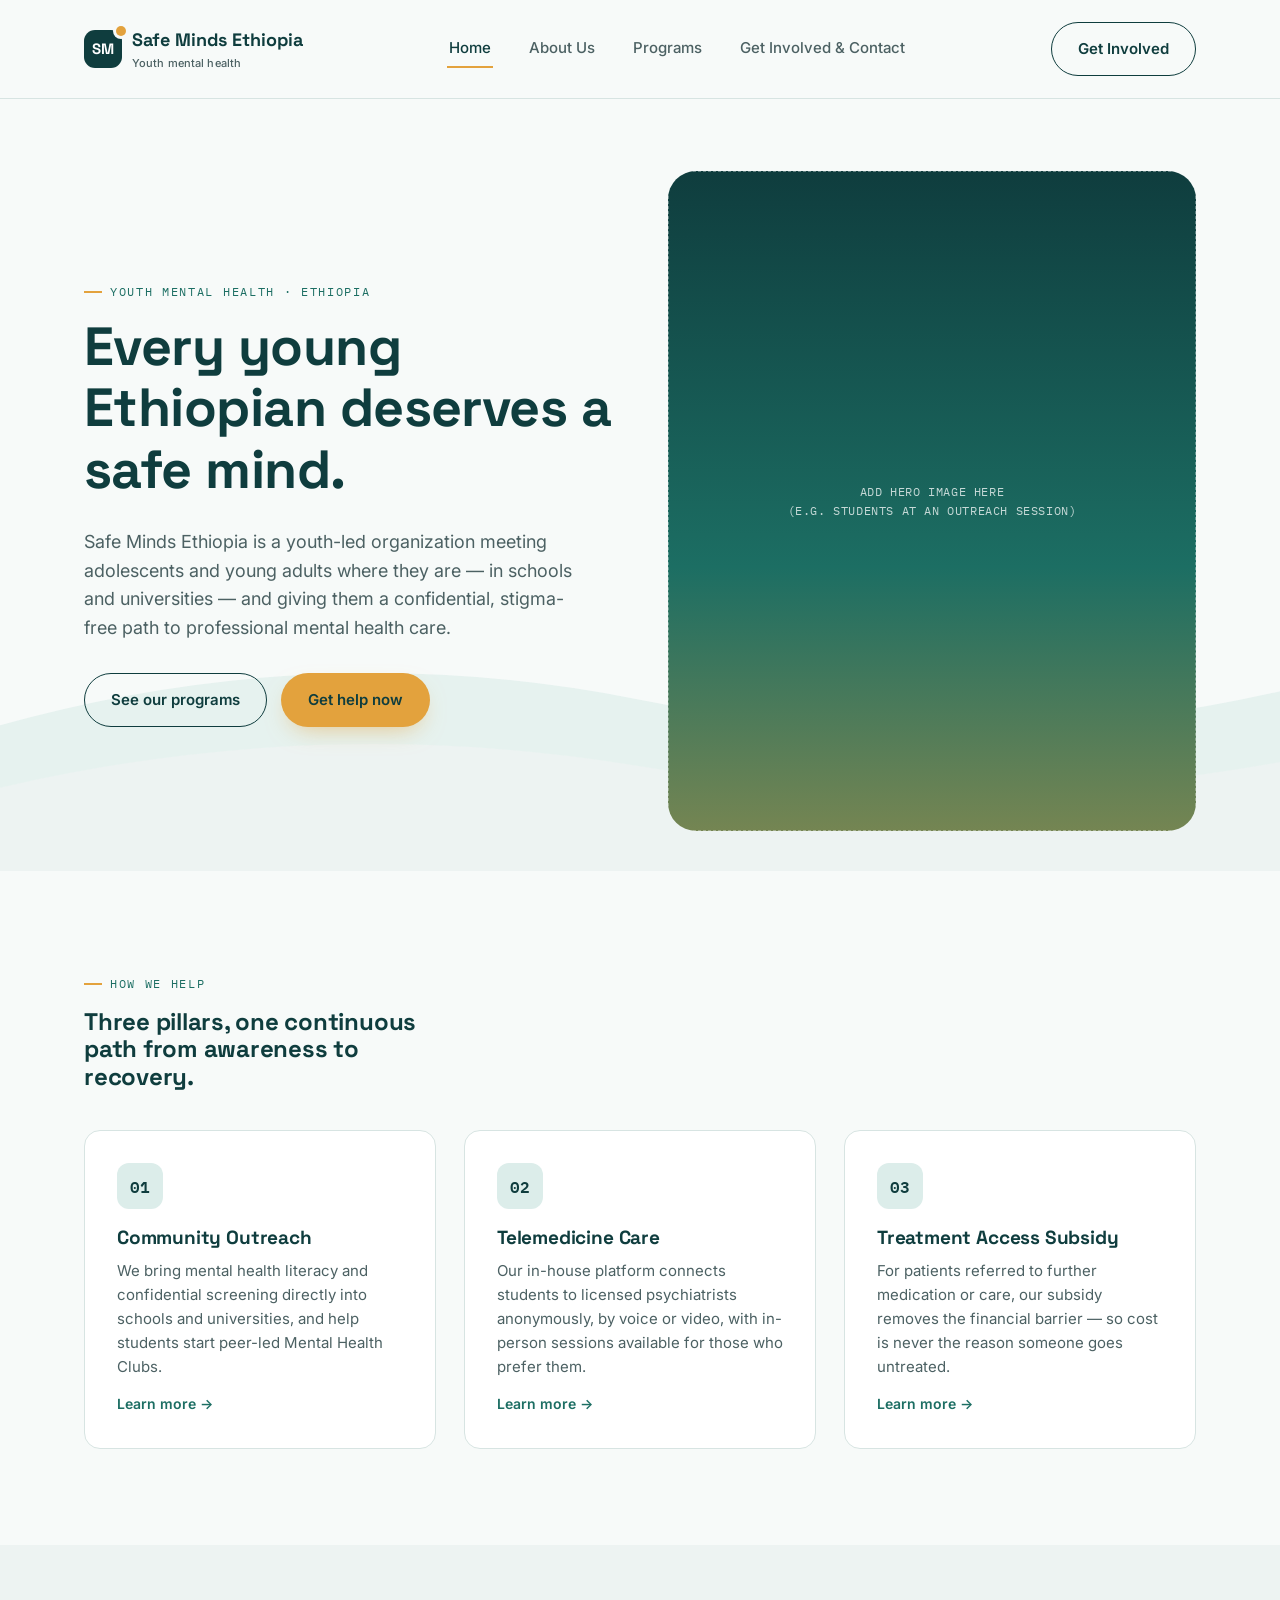
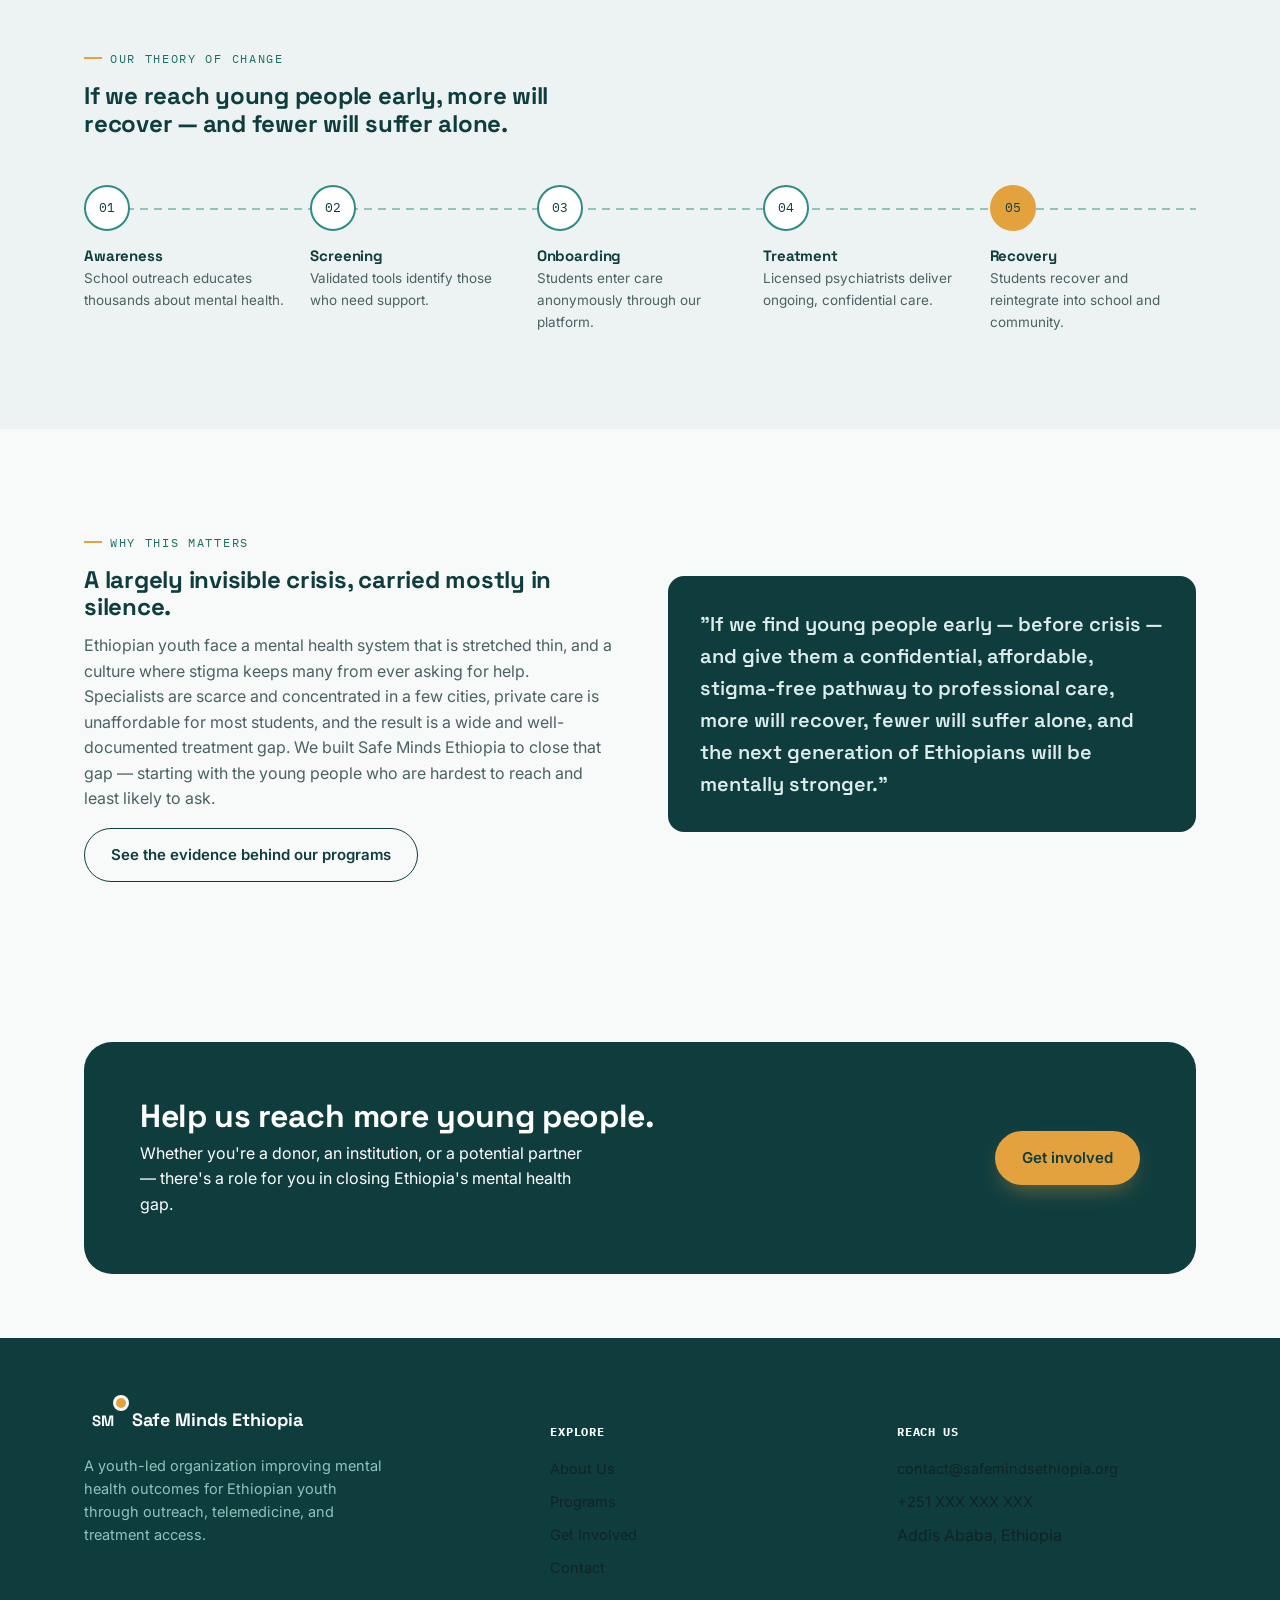
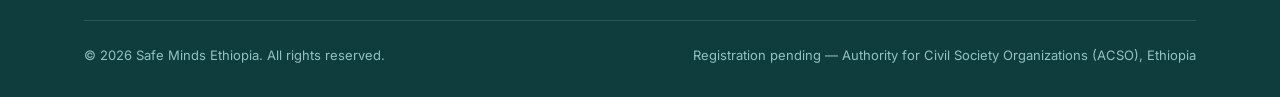
==== index.html @ f4bf12f1 "Add main JavaScript functionality, programs HTML page, and styles for Safe Minds Ethiopia site - Imp" ====
<!DOCTYPE html>
<html lang="en">
<head>
<meta charset="UTF-8">
<meta name="viewport" content="width=device-width, initial-scale=1.0">
<title>Safe Minds Ethiopia — Every Young Ethiopian Deserves a Safe Mind</title>
<meta name="description" content="Safe Minds Ethiopia is a youth-led organization improving mental health outcomes for Ethiopian youth through school outreach, confidential telemedicine, and a treatment access subsidy.">
<link rel="stylesheet" href="styles.css">
</head>
<body>

<!-- ============ HEADER ============ -->
<header class="site-header">
  <div class="wrap nav">
    <a href="index.html" class="logo">
      <span class="logo-mark">SM</span>
      <span class="logo-word">Safe Minds Ethiopia<small>Youth mental health</small></span>
    </a>
    <nav class="nav-links" id="nav-links">
      <a href="index.html" data-page="index.html" class="is-active">Home</a>
      <a href="about.html" data-page="about.html">About Us</a>
      <a href="programs.html" data-page="programs.html">Programs</a>
      <a href="get-involved.html" data-page="get-involved.html">Get Involved &amp; Contact</a>
    </nav>
    <div class="nav-cta">
      <a href="get-involved.html" class="btn btn-outline">Get Involved</a>
      <button class="nav-toggle" aria-label="Open menu" aria-expanded="false" id="nav-toggle"><span></span></button>
    </div>
  </div>
</header>

<!-- ============ HERO ============ -->
<section class="hero">
  <div class="hero-arc" aria-hidden="true">
    <svg viewBox="0 0 1200 400" fill="none" xmlns="http://www.w3.org/2000/svg">
      <path d="M0 320 Q 300 200 600 260 T 1200 220 V400 H0 Z" fill="#DCEDEA" opacity="0.6"/>
      <path d="M0 360 Q 300 260 600 310 T 1200 280 V400 H0 Z" fill="#EDF3F2"/>
    </svg>
  </div>
  <div class="wrap grid-2">
    <div class="hero-copy reveal">
      <p class="eyebrow">Youth mental health &middot; Ethiopia</p>
      <h1>Every young Ethiopian deserves a safe mind.</h1>
      <p class="lede">Safe Minds Ethiopia is a youth-led organization meeting adolescents and young adults where they are — in schools and universities — and giving them a confidential, stigma-free path to professional mental health care.</p>
      <div class="hero-actions">
        <a href="programs.html" class="btn btn-outline">See our programs</a>
        <a href="comingsoon.html" class="btn btn-primary">Get help now</a>
      </div>
    </div>
    <div class="hero-art reveal">
      <div class="img-slot">
        <div class="img-placeholder">Add hero image here<br>(e.g. students at an outreach session)</div>
      </div>
    </div>
  </div>
</section>

<!-- ============ THREE PILLARS ============ -->
<section class="section">
  <div class="wrap">
    <p class="eyebrow reveal">How we help</p>
    <h2 class="reveal" style="max-width:22ch;color:var(--teal-900);">Three pillars, one continuous path from awareness to recovery.</h2>
    <div class="grid-3" style="margin-top:40px;">
      <div class="card reveal">
        <div class="card-icon">01</div>
        <h3>Community Outreach</h3>
        <p>We bring mental health literacy and confidential screening directly into schools and universities, and help students start peer-led Mental Health Clubs.</p>
        <a href="programs.html#outreach" class="card-link">Learn more →</a>
      </div>
      <div class="card reveal">
        <div class="card-icon">02</div>
        <h3>Telemedicine Care</h3>
        <p>Our in-house platform connects students to licensed psychiatrists anonymously, by voice or video, with in-person sessions available for those who prefer them.</p>
        <a href="programs.html#telemedicine" class="card-link">Learn more →</a>
      </div>
      <div class="card reveal">
        <div class="card-icon">03</div>
        <h3>Treatment Access Subsidy</h3>
        <p>For patients referred to further medication or care, our subsidy removes the financial barrier — so cost is never the reason someone goes untreated.</p>
        <a href="programs.html#subsidy" class="card-link">Learn more →</a>
      </div>
    </div>
  </div>
</section>

<!-- ============ THEORY OF CHANGE ============ -->
<section class="section section--alt">
  <div class="wrap">
    <p class="eyebrow reveal">Our theory of change</p>
    <h2 class="reveal" style="color:var(--teal-900);max-width:34ch;">If we reach young people early, more will recover — and fewer will suffer alone.</h2>
    <div class="stepper reveal">
      <div class="stepper-line" aria-hidden="true"></div>
      <div class="stepper-track">
        <div class="step">
          <div class="step-dot">01</div>
          <h4>Awareness</h4>
          <p>School outreach educates thousands about mental health.</p>
        </div>
        <div class="step">
          <div class="step-dot">02</div>
          <h4>Screening</h4>
          <p>Validated tools identify those who need support.</p>
        </div>
        <div class="step">
          <div class="step-dot">03</div>
          <h4>Onboarding</h4>
          <p>Students enter care anonymously through our platform.</p>
        </div>
        <div class="step">
          <div class="step-dot">04</div>
          <h4>Treatment</h4>
          <p>Licensed psychiatrists deliver ongoing, confidential care.</p>
        </div>
        <div class="step">
          <div class="step-dot">05</div>
          <h4>Recovery</h4>
          <p>Students recover and reintegrate into school and community.</p>
        </div>
      </div>
    </div>
  </div>
</section>

<!-- ============ WHY IT MATTERS (qualitative, no stats — see Programs page) ============ -->
<section class="section">
  <div class="wrap grid-2">
    <div class="reveal">
      <p class="eyebrow">Why this matters</p>
      <h2 style="color:var(--teal-900);">A largely invisible crisis, carried mostly in silence.</h2>
      <p style="color:var(--ink-soft);">Ethiopian youth face a mental health system that is stretched thin, and a culture where stigma keeps many from ever asking for help. Specialists are scarce and concentrated in a few cities, private care is unaffordable for most students, and the result is a wide and well-documented treatment gap. We built Safe Minds Ethiopia to close that gap — starting with the young people who are hardest to reach and least likely to ask.</p>
      <a href="programs.html" class="btn btn-outline">See the evidence behind our programs</a>
    </div>
    <div class="reveal">
      <div class="card" style="background:var(--teal-900);border:none;">
        <p style="color:var(--teal-100);font-family:var(--font-display);font-size:20px;font-weight:600;margin-bottom:0;">"If we find young people early — before crisis — and give them a confidential, affordable, stigma-free pathway to professional care, more will recover, fewer will suffer alone, and the next generation of Ethiopians will be mentally stronger."</p>
      </div>
    </div>
  </div>
</section>

<!-- ============ CTA BANNER ============ -->
<section class="section--tight">
  <div class="wrap">
    <div class="cta-banner reveal">
      <div>
        <h2>Help us reach more young people.</h2>
        <p>Whether you're a donor, an institution, or a potential partner — there's a role for you in closing Ethiopia's mental health gap.</p>
      </div>
      <a href="get-involved.html" class="btn btn-primary">Get involved</a>
    </div>
  </div>
</section>

<!-- ============ FOOTER ============ -->
<footer class="footer">
  <div class="wrap">
    <div class="footer-grid">
      <div>
        <a href="index.html" class="logo">
          <span class="logo-mark">SM</span>
          <span class="logo-word">Safe Minds Ethiopia</span>
        </a>
        <p class="footer-tagline">A youth-led organization improving mental health outcomes for Ethiopian youth through outreach, telemedicine, and treatment access.</p>
      </div>
      <div>
        <h5>Explore</h5>
        <div class="footer-links">
          <a href="about.html">About Us</a>
          <a href="programs.html">Programs</a>
          <a href="get-involved.html">Get Involved</a>
          <a href="get-involved.html#contact">Contact</a>
        </div>
      </div>
      <div>
        <h5>Reach us</h5>
        <div class="footer-links">
          <a href="mailto:contact@safemindsethiopia.org">contact@safemindsethiopia.org</a>
          <a href="tel:+251000000000">+251 XXX XXX XXX</a>
          <span>Addis Ababa, Ethiopia</span>
        </div>
      </div>
    </div>
    <div class="footer-bottom">
      <span>© <span id="year"></span> Safe Minds Ethiopia. All rights reserved.</span>
      <span>Registration pending — Authority for Civil Society Organizations (ACSO), Ethiopia</span>
    </div>
  </div>
</footer>

<script src="main.js"></script>
<script>document.getElementById('year').textContent = new Date().getFullYear();</script>
</body>
</html>
---- styles.css ----
/* =========================================================
   SAFE MINDS ETHIOPIA — STYLESHEET
   Design language: "First Light" — a calm-clinical palette
   (deep teal + paper) with a single warm dawn-gold accent
   used only for the signature arc motif and primary actions.
   ========================================================= */

@import url('https://fonts.googleapis.com/css2?family=Space+Grotesk:wght@500;600;700&family=Inter:wght@400;500;600;700&family=IBM+Plex+Mono:wght@500&display=swap');

/* ---------- Design tokens ---------- */
:root {
  --bg: #F7FAF9;
  --bg-alt: #EDF3F2;
  --bg-deep: #0F3D3E;
  --bg-deep-2: #0B2E2F;
  --ink: #122324;
  --ink-soft: #4C6163;
  --ink-faint: #7C8F91;
  --teal-900: #0F3D3E;
  --teal-700: #1C6E63;
  --teal-500: #2E8C82;
  --teal-300: #8FC4BC;
  --teal-100: #DCEDEA;
  --gold: #E3A23D;
  --gold-soft: #F6DDB0;
  --line: #D7E4E2;
  --white: #FFFFFF;

  --font-display: 'Space Grotesk', 'Segoe UI', sans-serif;
  --font-body: 'Inter', 'Segoe UI', sans-serif;
  --font-mono: 'IBM Plex Mono', monospace;

  --radius-s: 8px;
  --radius-m: 16px;
  --radius-l: 28px;
  --container: 1160px;

  --shadow-soft: 0 20px 50px -25px rgba(15, 61, 62, 0.35);
}

/* ---------- Reset ---------- */
*, *::before, *::after { box-sizing: border-box; }
html { scroll-behavior: smooth; }
body {
  margin: 0;
  font-family: var(--font-body);
  color: var(--ink);
  background: var(--bg);
  line-height: 1.6;
  -webkit-font-smoothing: antialiased;
}
img { max-width: 100%; display: block; }
a { color: inherit; text-decoration: none; }
ul { list-style: none; margin: 0; padding: 0; }
h1, h2, h3, h4 { font-family: var(--font-display); margin: 0 0 .5em; line-height: 1.15; letter-spacing: -0.01em; }
p { margin: 0 0 1em; }
button { font-family: inherit; cursor: pointer; }
:focus-visible { outline: 3px solid var(--gold); outline-offset: 3px; }

@media (prefers-reduced-motion: reduce) {
  *, *::before, *::after { animation-duration: 0.001ms !important; animation-iteration-count: 1 !important; transition-duration: 0.001ms !important; scroll-behavior: auto !important; }
}

/* ---------- Layout utilities ---------- */
.wrap {
  max-width: var(--container);
  margin: 0 auto;
  padding: 0 24px;
}
.section { padding: 96px 0; }
.section--tight { padding: 64px 0; }
.section--alt { background: var(--bg-alt); }
.section--deep { background: var(--teal-900); color: var(--teal-100); }
.section--deep h2, .section--deep h3 { color: var(--white); }

.eyebrow {
  display: inline-flex;
  align-items: center;
  gap: 8px;
  font-family: var(--font-mono);
  font-size: 12px;
  letter-spacing: 0.14em;
  text-transform: uppercase;
  color: var(--teal-700);
  margin-bottom: 14px;
}
.section--deep .eyebrow { color: var(--gold-soft); }
.eyebrow::before {
  content: "";
  width: 18px;
  height: 2px;
  background: var(--gold);
  display: inline-block;
}

.grid-2 { display: grid; grid-template-columns: 1fr 1fr; gap: 56px; align-items: center; }
.grid-3 { display: grid; grid-template-columns: repeat(3, 1fr); gap: 28px; }
.grid-4 { display: grid; grid-template-columns: repeat(4, 1fr); gap: 24px; }

@media (max-width: 900px) {
  .grid-2, .grid-3, .grid-4 { grid-template-columns: 1fr; }
  .section { padding: 64px 0; }
}

/* ---------- Buttons ---------- */
.btn {
  display: inline-flex;
  align-items: center;
  justify-content: center;
  gap: 8px;
  padding: 14px 26px;
  border-radius: 999px;
  font-weight: 600;
  font-size: 15px;
  border: 1px solid transparent;
  transition: transform .18s ease, box-shadow .18s ease, background .18s ease, color .18s ease;
  white-space: nowrap;
}
.btn:hover { transform: translateY(-2px); }
.btn-primary { background: var(--gold); color: var(--teal-900); box-shadow: 0 10px 24px -10px rgba(227,162,61,.6); }
.btn-primary:hover { background: #EEB458; }
.btn-outline { background: transparent; border-color: var(--teal-900); color: var(--teal-900); }
.btn-outline:hover { background: var(--teal-900); color: var(--white); }
.btn-ghost-light { background: rgba(255,255,255,.08); border-color: rgba(255,255,255,.35); color: var(--white); }
.btn-ghost-light:hover { background: rgba(255,255,255,.18); }
.btn-block { width: 100%; }

/* ---------- Logo ---------- */
.logo {
  display: inline-flex;
  align-items: center;
  gap: 10px;
  font-family: var(--font-display);
  font-weight: 700;
  font-size: 18px;
  color: var(--teal-900);
}
.logo-mark {
  position: relative;
  width: 38px;
  height: 38px;
  border-radius: 11px;
  background: var(--teal-900);
  color: var(--white);
  display: flex;
  align-items: center;
  justify-content: center;
  font-size: 15px;
  letter-spacing: 0.02em;
  flex-shrink: 0;
}
.logo-mark::after {
  content: "";
  position: absolute;
  top: -4px;
  right: -4px;
  width: 10px;
  height: 10px;
  border-radius: 50%;
  background: var(--gold);
  box-shadow: 0 0 0 3px var(--bg);
}
.logo-word small { display: block; font-family: var(--font-body); font-weight: 500; font-size: 11px; color: var(--ink-soft); letter-spacing: .01em; }
.section--deep .logo, .footer .logo { color: var(--white); }

/* ---------- Nav (scrolls away with page) ---------- */
.site-header { padding: 22px 0; background: var(--bg); border-bottom: 1px solid var(--line); }
.nav {
  display: flex;
  align-items: center;
  justify-content: space-between;
}
.nav-links {
  display: flex;
  align-items: center;
  gap: 34px;
}
.nav-links a {
  font-size: 15px;
  font-weight: 500;
  color: var(--ink-soft);
  padding: 6px 2px;
  border-bottom: 2px solid transparent;
  transition: color .15s ease, border-color .15s ease;
}
.nav-links a:hover, .nav-links a.is-active { color: var(--teal-900); border-color: var(--gold); }
.nav-cta { display: flex; align-items: center; gap: 14px; }
.nav-toggle {
  display: none;
  background: none;
  border: none;
  width: 40px;
  height: 40px;
  border-radius: 10px;
  align-items: center;
  justify-content: center;
}
.nav-toggle:hover { background: var(--bg-alt); }
.nav-toggle span, .nav-toggle span::before, .nav-toggle span::after {
  content: "";
  display: block;
  width: 20px;
  height: 2px;
  background: var(--teal-900);
  position: relative;
  transition: transform .2s ease, opacity .2s ease;
}
.nav-toggle span::before { position: absolute; top: -6px; width: 20px; }
.nav-toggle span::after { position: absolute; top: 6px; width: 20px; }

@media (max-width: 860px) {
  .nav-toggle { display: flex; }
  .nav-links {
    position: absolute;
    top: 78px;
    left: 0;
    right: 0;
    background: var(--white);
    border-bottom: 1px solid var(--line);
    flex-direction: column;
    align-items: flex-start;
    gap: 0;
    max-height: 0;
    overflow: hidden;
    transition: max-height .28s ease;
    z-index: 40;
  }
  .nav-links.is-open { max-height: 420px; }
  .nav-links a { width: 100%; padding: 16px 24px; border-bottom: 1px solid var(--line); }
  .site-header .wrap { position: relative; }
  .nav-cta .btn-outline { display: none; }
}

/* ---------- Hero (signature dawn-arc motif) ---------- */
.hero { position: relative; overflow: hidden; padding: 72px 0 40px; }
.hero-arc {
  position: absolute;
  inset: 0;
  z-index: -1;
  overflow: hidden;
}
.hero-arc svg { position: absolute; bottom: -2%; left: 50%; transform: translateX(-50%); width: 145%; max-width: 1600px; }
.hero-copy h1 { font-size: clamp(2.3rem, 4.2vw, 3.4rem); color: var(--teal-900); }
.hero-copy .lede { font-size: 18px; color: var(--ink-soft); max-width: 46ch; }
.hero-actions { display: flex; gap: 14px; margin-top: 30px; flex-wrap: wrap; }
.hero-art {
  position: relative;
  border-radius: var(--radius-l);
  overflow: hidden;
  aspect-ratio: 4/5;
  background: linear-gradient(180deg, var(--teal-900) 0%, var(--teal-700) 60%, var(--gold) 150%);
}
.hero-art .img-slot { position: absolute; inset: 0; }
.img-placeholder {
  width: 100%;
  height: 100%;
  display: flex;
  align-items: center;
  justify-content: center;
  text-align: center;
  padding: 24px;
  color: rgba(255,255,255,.75);
  font-family: var(--font-mono);
  font-size: 12px;
  letter-spacing: .05em;
  text-transform: uppercase;
  border: 1px dashed rgba(255,255,255,.35);
  border-radius: inherit;
}

@media (max-width: 900px) {
  .hero-actions { justify-content: flex-start; }
}

/* ---------- Page hero (inner pages) ---------- */
.page-hero { padding: 64px 0 56px; position: relative; overflow: hidden; }
.page-hero h1 { font-size: clamp(2rem, 3.4vw, 2.8rem); color: var(--teal-900); }
.page-hero .lede { font-size: 17px; color: var(--ink-soft); max-width: 62ch; }
.page-hero-line { position: absolute; left: 0; right: 0; bottom: 0; height: 2px; background: linear-gradient(90deg, var(--teal-900), var(--gold)); opacity: .5; }

/* ---------- Cards ---------- */
.card {
  background: var(--white);
  border: 1px solid var(--line);
  border-radius: var(--radius-m);
  padding: 32px;
  transition: transform .2s ease, box-shadow .2s ease;
}
.card:hover { transform: translateY(-4px); box-shadow: var(--shadow-soft); }
.card .card-icon {
  width: 46px; height: 46px;
  border-radius: 12px;
  background: var(--teal-100);
  color: var(--teal-900);
  display: flex; align-items: center; justify-content: center;
  margin-bottom: 18px;
  font-family: var(--font-mono);
  font-weight: 600;
}
.card h3 { font-size: 19px; color: var(--teal-900); }
.card p { color: var(--ink-soft); font-size: 15px; margin-bottom: 0; }
.card a.card-link { display: inline-flex; align-items: center; gap: 6px; margin-top: 14px; font-size: 14px; font-weight: 600; color: var(--teal-700); }
.card a.card-link:hover { color: var(--teal-900); }

/* ---------- Theory of change stepper ---------- */
.stepper { position: relative; margin-top: 48px; }
.stepper-line {
  position: absolute;
  top: 23px;
  left: 0; right: 0;
  height: 2px;
  background: repeating-linear-gradient(90deg, var(--teal-300) 0 8px, transparent 8px 14px);
}
.stepper-track {
  position: relative;
  display: grid;
  grid-template-columns: repeat(5, 1fr);
  gap: 20px;
}
.step { text-align: left; }
.step-dot {
  width: 46px; height: 46px;
  border-radius: 50%;
  background: var(--white);
  border: 2px solid var(--teal-500);
  color: var(--teal-900);
  display: flex; align-items: center; justify-content: center;
  font-family: var(--font-mono);
  font-size: 13px;
  margin-bottom: 16px;
  position: relative;
  z-index: 2;
}
.step:last-child .step-dot { background: var(--gold); border-color: var(--gold); color: var(--teal-900); }
.step h4 { font-size: 15px; color: var(--teal-900); margin-bottom: 4px; }
.step p { font-size: 13.5px; color: var(--ink-soft); margin: 0; }

@media (max-width: 900px) {
  .stepper-track { grid-template-columns: 1fr; gap: 28px; }
  .stepper-line { display: none; }
}

/* ---------- Stats ---------- */
.stat-grid { display: grid; grid-template-columns: repeat(4, 1fr); gap: 24px; }
.stat { border-left: 2px solid var(--gold); padding-left: 18px; }
.stat .stat-num {
  font-family: var(--font-display);
  font-weight: 700;
  font-size: clamp(2rem, 3vw, 2.6rem);
  color: var(--white);
  display: block;
}
.stat .stat-label { font-size: 13.5px; color: var(--teal-200); }
.stat .stat-source { font-size: 11.5px; color: var(--teal-300); font-family: var(--font-mono); margin-top: 6px; }
@media (max-width: 900px) { .stat-grid { grid-template-columns: repeat(2, 1fr); } }

/* ---------- Pillars (programs detail) ---------- */
.pillar {
  display: grid;
  grid-template-columns: 90px 1fr;
  gap: 28px;
  padding: 40px 0;
  border-top: 1px solid var(--line);
}
.pillar:first-of-type { border-top: none; }
.pillar-index { font-family: var(--font-mono); font-size: 14px; color: var(--gold); font-weight: 600; }
.pillar h3 { font-size: 22px; color: var(--teal-900); }
.pillar-details { display: grid; grid-template-columns: 1fr 1fr; gap: 24px; margin-top: 18px; }
.pillar-details div { background: var(--bg-alt); border-radius: var(--radius-s); padding: 16px 18px; }
.pillar-details strong { display: block; font-size: 13px; color: var(--teal-700); margin-bottom: 4px; }
.pillar-details span { font-size: 14px; color: var(--ink-soft); }
@media (max-width: 700px) {
  .pillar { grid-template-columns: 1fr; }
  .pillar-details { grid-template-columns: 1fr; }
}

/* ---------- Values grid ---------- */
.value-item { padding: 22px 0; border-bottom: 1px solid var(--line); display: grid; grid-template-columns: 140px 1fr; gap: 20px; }
.value-item:first-child { border-top: 1px solid var(--line); }
.value-item h4 { font-family: var(--font-mono); font-size: 13px; letter-spacing: .04em; text-transform: uppercase; color: var(--teal-700); margin: 0; }
.value-item p { margin: 0; color: var(--ink-soft); }
@media (max-width: 700px) { .value-item { grid-template-columns: 1fr; gap: 6px; } }

/* ---------- Governance table-ish list ---------- */
.gov-list { display: grid; gap: 18px; }
.gov-row { display: grid; grid-template-columns: 220px 1fr; gap: 20px; padding: 18px 22px; background: var(--white); border: 1px solid var(--line); border-radius: var(--radius-s); }
.gov-row strong { color: var(--teal-900); }
.gov-row span { color: var(--ink-soft); font-size: 14.5px; }
@media (max-width: 700px) { .gov-row { grid-template-columns: 1fr; gap: 6px; } }

/* ---------- CTA banner ---------- */
.cta-banner {
  background: var(--teal-900);
  border-radius: var(--radius-l);
  padding: 56px;
  display: flex;
  align-items: center;
  justify-content: space-between;
  gap: 32px;
  color: var(--white);
}
.cta-banner h2 { color: var(--white); margin-bottom: 6px; font-size: clamp(1.5rem, 2.6vw, 2rem); }
.cta-banner p { color: var(--teal-200); margin: 0; max-width: 46ch; }
@media (max-width: 800px) { .cta-banner { flex-direction: column; align-items: flex-start; padding: 36px 28px; } }

/* ---------- Donation / ways-to-give ---------- */
.give-grid { display: grid; grid-template-columns: repeat(3, 1fr); gap: 24px; }
.give-card { border: 1px solid var(--line); border-radius: var(--radius-m); padding: 30px; background: var(--white); display: flex; flex-direction: column; }
.give-card .tag { font-family: var(--font-mono); font-size: 11.5px; text-transform: uppercase; letter-spacing: .06em; color: var(--teal-700); background: var(--teal-100); display: inline-block; padding: 5px 10px; border-radius: 999px; margin-bottom: 16px; width: fit-content; }
.give-card h3 { font-size: 18px; color: var(--teal-900); }
.give-card p { color: var(--ink-soft); font-size: 14.5px; flex-grow: 1; }
@media (max-width: 900px) { .give-grid { grid-template-columns: 1fr; } }

/* ---------- FAQ accordion ---------- */
.accordion { border-top: 1px solid var(--line); }
.accordion-item { border-bottom: 1px solid var(--line); }
.accordion-trigger {
  width: 100%;
  background: none;
  border: none;
  text-align: left;
  padding: 22px 4px;
  display: flex;
  align-items: center;
  justify-content: space-between;
  gap: 20px;
  font-family: var(--font-display);
  font-size: 16.5px;
  font-weight: 600;
  color: var(--teal-900);
}
.accordion-trigger .plus { flex-shrink: 0; width: 22px; height: 22px; position: relative; }
.accordion-trigger .plus::before, .accordion-trigger .plus::after {
  content: ""; position: absolute; background: var(--teal-900); border-radius: 2px;
}
.accordion-trigger .plus::before { top: 50%; left: 0; width: 100%; height: 2px; transform: translateY(-50%); }
.accordion-trigger .plus::after { left: 50%; top: 0; height: 100%; width: 2px; transform: translateX(-50%); transition: transform .2s ease; }
.accordion-item.is-open .accordion-trigger .plus::after { transform: translateX(-50%) rotate(90deg); opacity: 0; }
.accordion-panel { max-height: 0; overflow: hidden; transition: max-height .28s ease; }
.accordion-panel p { padding: 0 4px 22px; color: var(--ink-soft); font-size: 15px; max-width: 68ch; }

/* ---------- Forms ---------- */
.form-grid { display: grid; grid-template-columns: 1fr 1fr; gap: 20px; }
.field { display: flex; flex-direction: column; gap: 8px; margin-bottom: 20px; }
.field.full { grid-column: 1 / -1; }
.field label { font-size: 13.5px; font-weight: 600; color: var(--teal-900); }
.field input, .field select, .field textarea {
  font-family: var(--font-body);
  font-size: 15px;
  padding: 13px 16px;
  border-radius: var(--radius-s);
  border: 1px solid var(--line);
  background: var(--white);
  color: var(--ink);
}
.field input:focus, .field select:focus, .field textarea:focus { border-color: var(--teal-500); }
.field textarea { resize: vertical; min-height: 130px; }
.form-note { font-size: 13px; color: var(--ink-faint); }
.form-status { margin-top: 16px; font-size: 14.5px; padding: 12px 16px; border-radius: var(--radius-s); display: none; }
.form-status.is-visible { display: block; }
.form-status.success { background: var(--teal-100); color: var(--teal-900); }
.form-status.error { background: #FBE3DC; color: #8A3B22; }
@media (max-width: 700px) { .form-grid { grid-template-columns: 1fr; } .field.full { grid-column: auto; } }

/* ---------- Contact info list ---------- */
.contact-list { display: grid; gap: 18px; }
.contact-item { display: flex; gap: 16px; align-items: flex-start; }
.contact-item .dot { width: 8px; height: 8px; border-radius: 50%; background: var(--gold); margin-top: 8px; flex-shrink: 0; }
.contact-item strong { display: block; color: var(--teal-900); font-size: 14px; margin-bottom: 2px; }
.contact-item span { color: var(--ink-soft); font-size: 15px; }
.placeholder-tag { display: inline-block; margin-left: 8px; font-family: var(--font-mono); font-size: 10.5px; text-transform: uppercase; color: var(--ink-faint); border: 1px dashed var(--line); padding: 1px 7px; border-radius: 6px; }

/* ---------- Footer ---------- */
.footer { background: var(--teal-900); color: var(--teal-200); padding: 64px 0 32px; }
.footer .logo-word small { color: var(--teal-300); }
.footer-grid { display: grid; grid-template-columns: 1.4fr 1fr 1fr; gap: 48px; padding-bottom: 40px; border-bottom: 1px solid rgba(255,255,255,.12); }
.footer h5 { font-family: var(--font-mono); font-size: 12px; text-transform: uppercase; letter-spacing: .06em; color: var(--white); margin-bottom: 16px; }
.footer-links { display: grid; gap: 10px; }
.footer-links a { color: var(--teal-200); font-size: 14.5px; }
.footer-links a:hover { color: var(--white); }
.footer-tagline { max-width: 34ch; color: var(--teal-300); font-size: 14.5px; margin-top: 14px; }
.footer-bottom { display: flex; justify-content: space-between; align-items: center; padding-top: 24px; font-size: 13px; color: var(--teal-300); flex-wrap: wrap; gap: 10px; }
@media (max-width: 800px) { .footer-grid { grid-template-columns: 1fr; gap: 32px; } }

/* ---------- Scroll reveal ---------- */
.reveal { opacity: 0; transform: translateY(18px); transition: opacity .6s ease, transform .6s ease; }
.reveal.is-visible { opacity: 1; transform: translateY(0); }

/* ---------- Coming soon page ---------- */
.coming-soon {
  min-height: 100vh;
  display: flex;
  align-items: center;
  justify-content: center;
  background: radial-gradient(120% 120% at 50% 0%, var(--teal-700) 0%, var(--teal-900) 55%, var(--bg-deep-2) 100%);
  color: var(--white);
  padding: 40px 24px;
  text-align: center;
}
.coming-soon-box { max-width: 560px; }
.coming-soon .eyebrow { color: var(--gold-soft); justify-content: center; }
.coming-soon h1 { font-size: clamp(2rem, 5vw, 2.8rem); color: var(--white); }
.coming-soon p.lede { color: var(--teal-200); font-size: 17px; }
.safety-note { margin-top: 32px; padding: 18px 22px; border: 1px solid rgba(255,255,255,.2); border-radius: var(--radius-m); background: rgba(255,255,255,.06); font-size: 14.5px; color: var(--teal-100); text-align: left; }
.safety-note strong { color: var(--white); display: block; margin-bottom: 6px; }
.coming-soon-actions { margin-top: 30px; display: flex; gap: 14px; justify-content: center; flex-wrap: wrap; }
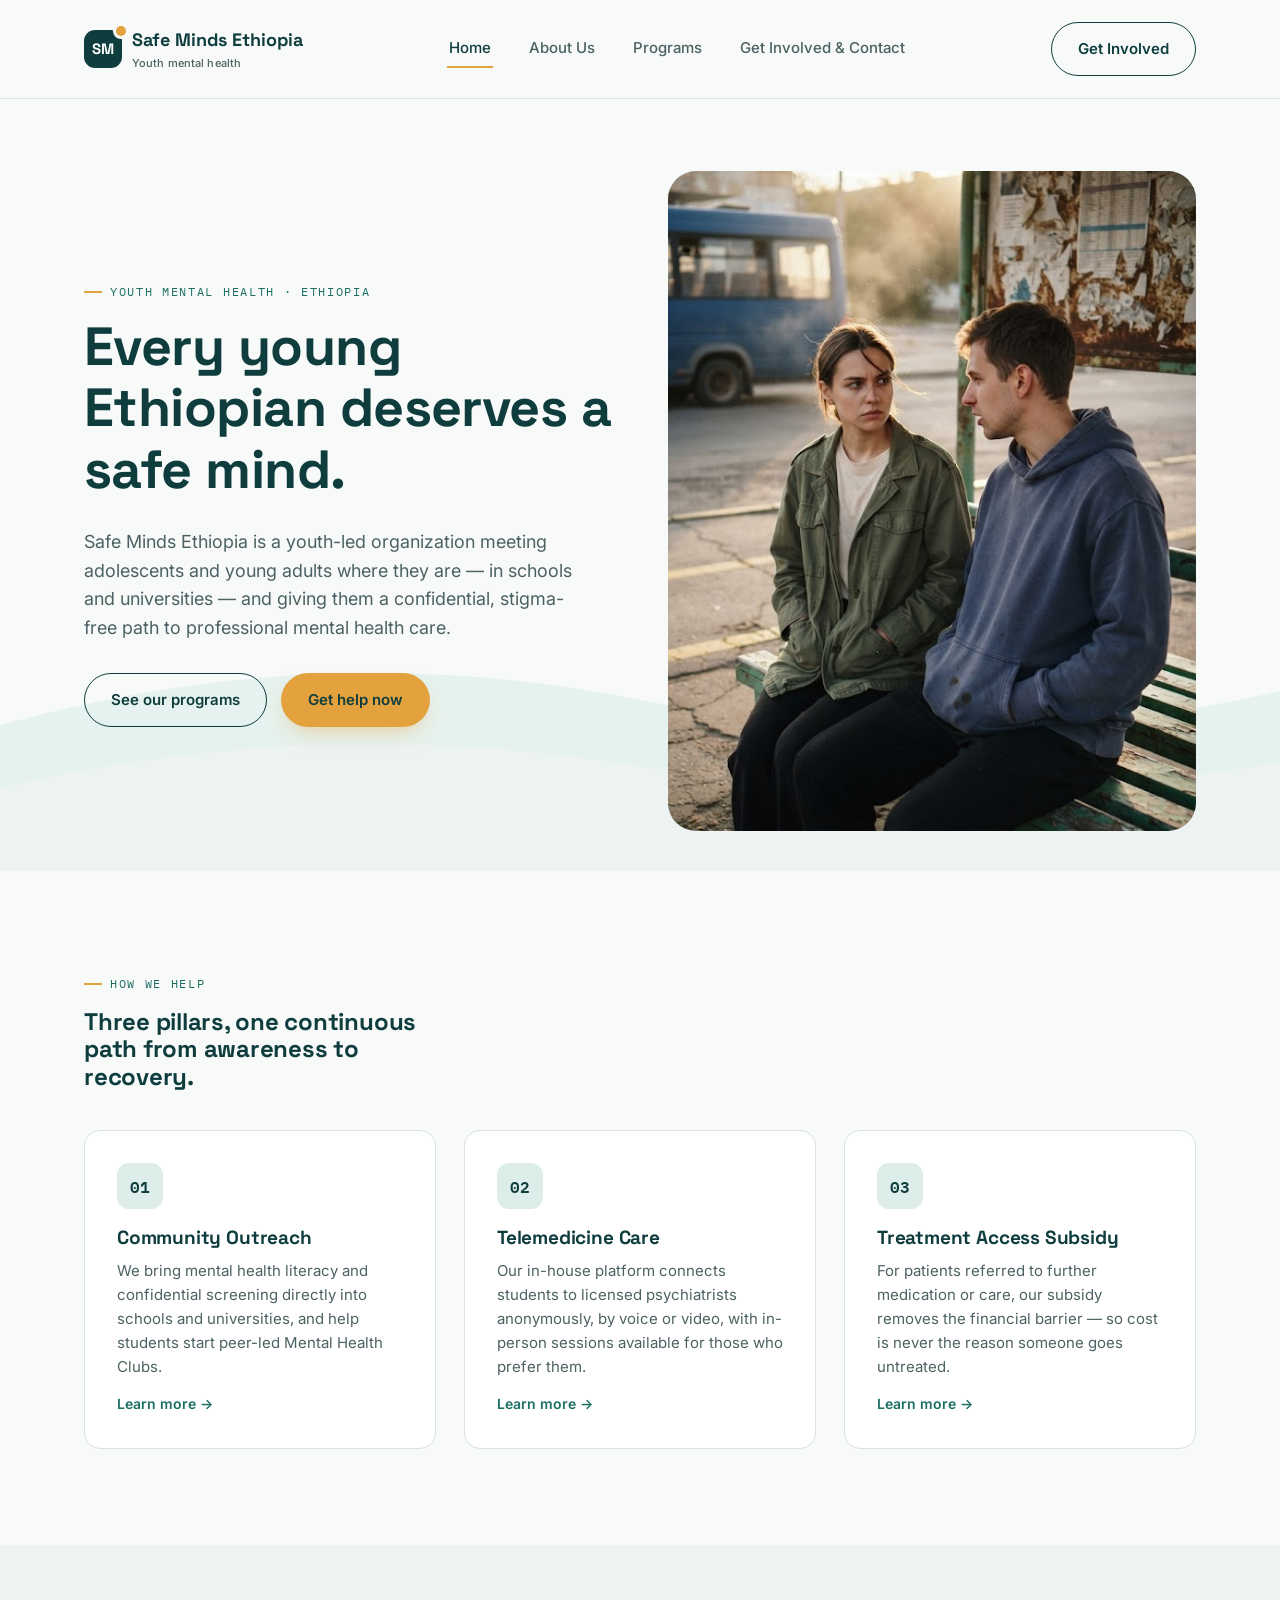
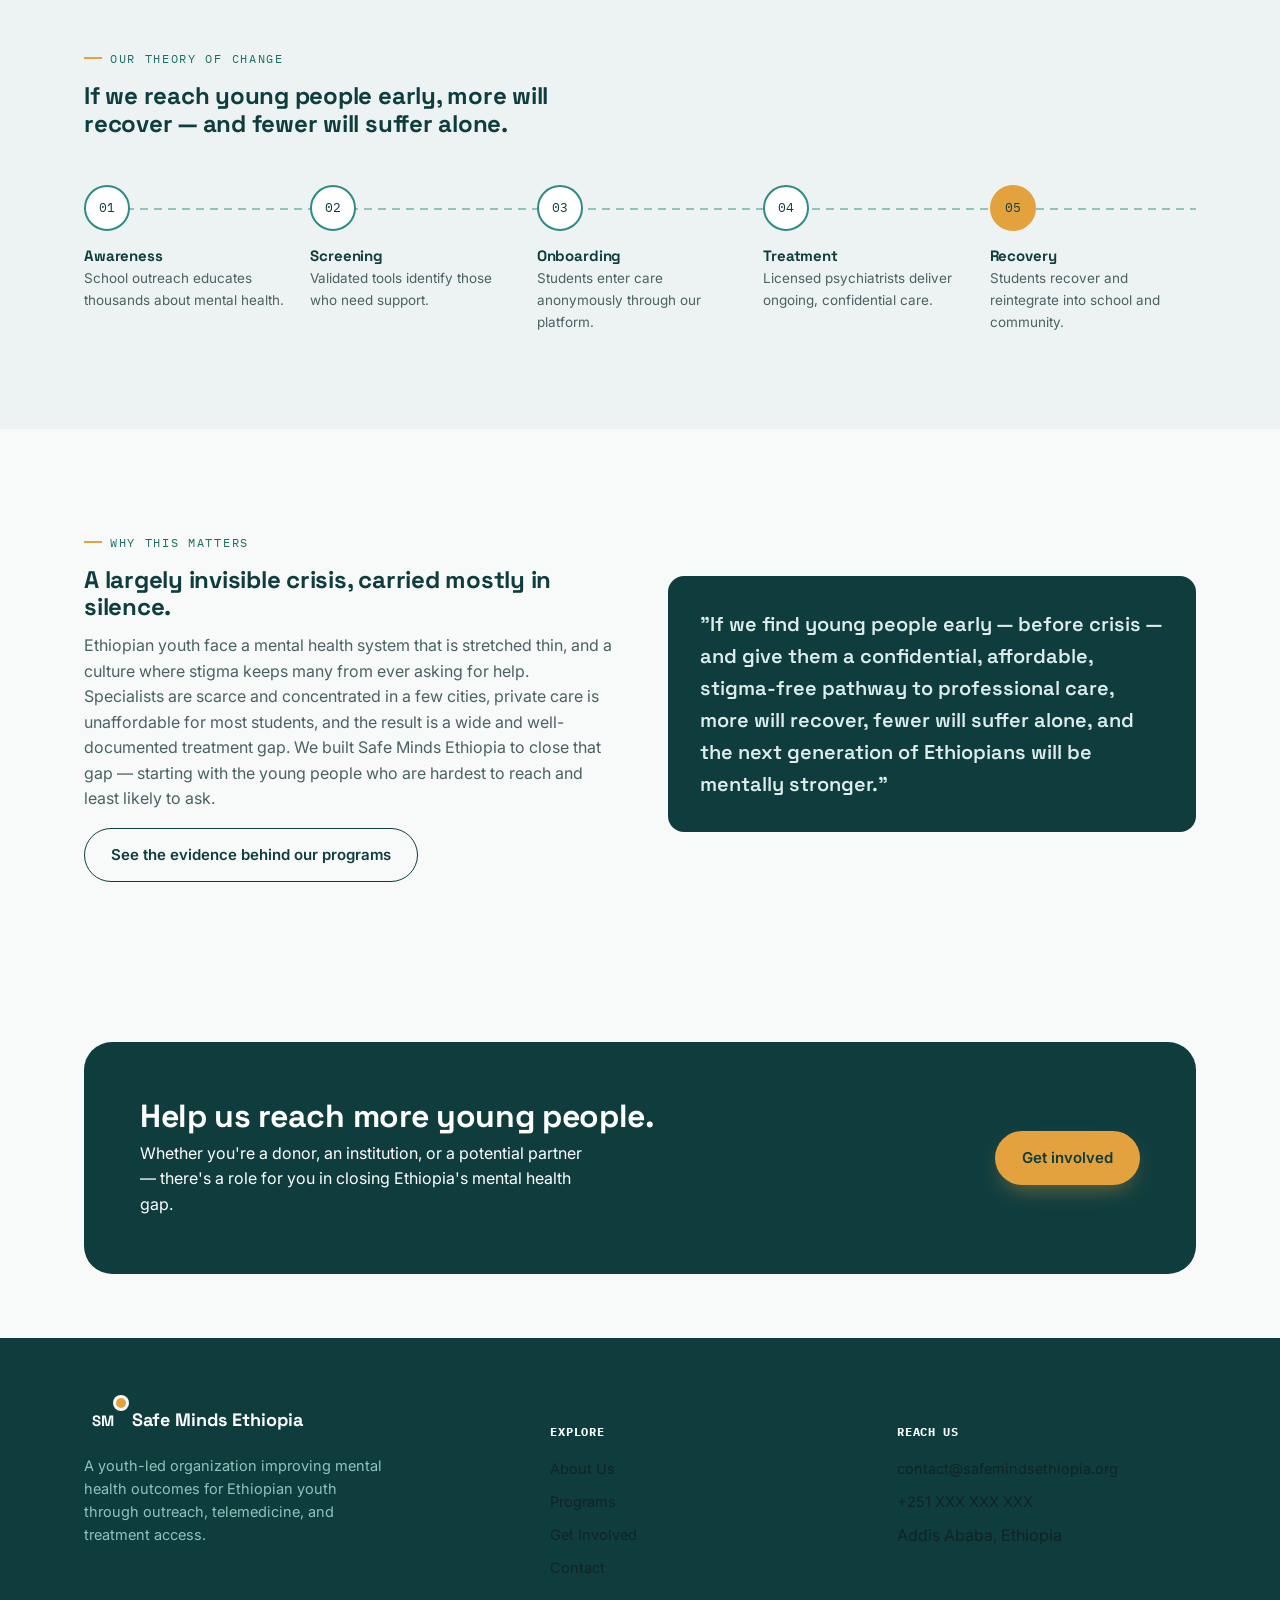
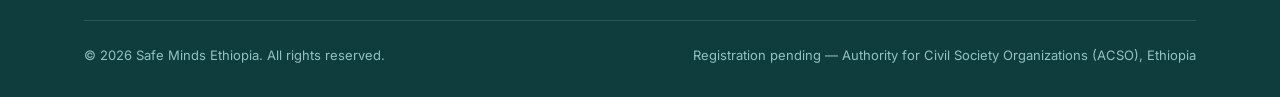
==== commit ab506051: "Refactor code structure for improved readability and maintainability" ====
--- a/index.html
+++ b/index.html
@@ -49,7 +49,7 @@
     </div>
     <div class="hero-art reveal">
       <div class="img-slot">
-        <div class="img-placeholder">Add hero image here<br>(e.g. students at an outreach session)</div>
+        <div class="img-placeholder"><img src="img/image1.jpg" alt=""></div>
       </div>
     </div>
   </div>
--- a/styles.css
+++ b/styles.css
@@ -248,7 +248,7 @@
   border-radius: var(--radius-l);
   overflow: hidden;
   aspect-ratio: 4/5;
-  background: linear-gradient(180deg, var(--teal-900) 0%, var(--teal-700) 60%, var(--gold) 150%);
+  background: transparent;
 }
 .hero-art .img-slot { position: absolute; inset: 0; }
 .img-placeholder {
@@ -258,14 +258,15 @@
   align-items: center;
   justify-content: center;
   text-align: center;
-  padding: 24px;
+  padding: 0;
   color: rgba(255,255,255,.75);
   font-family: var(--font-mono);
   font-size: 12px;
   letter-spacing: .05em;
   text-transform: uppercase;
-  border: 1px dashed rgba(255,255,255,.35);
+  border: none;
   border-radius: inherit;
+  background: transparent;
 }
 
 @media (max-width: 900px) {
